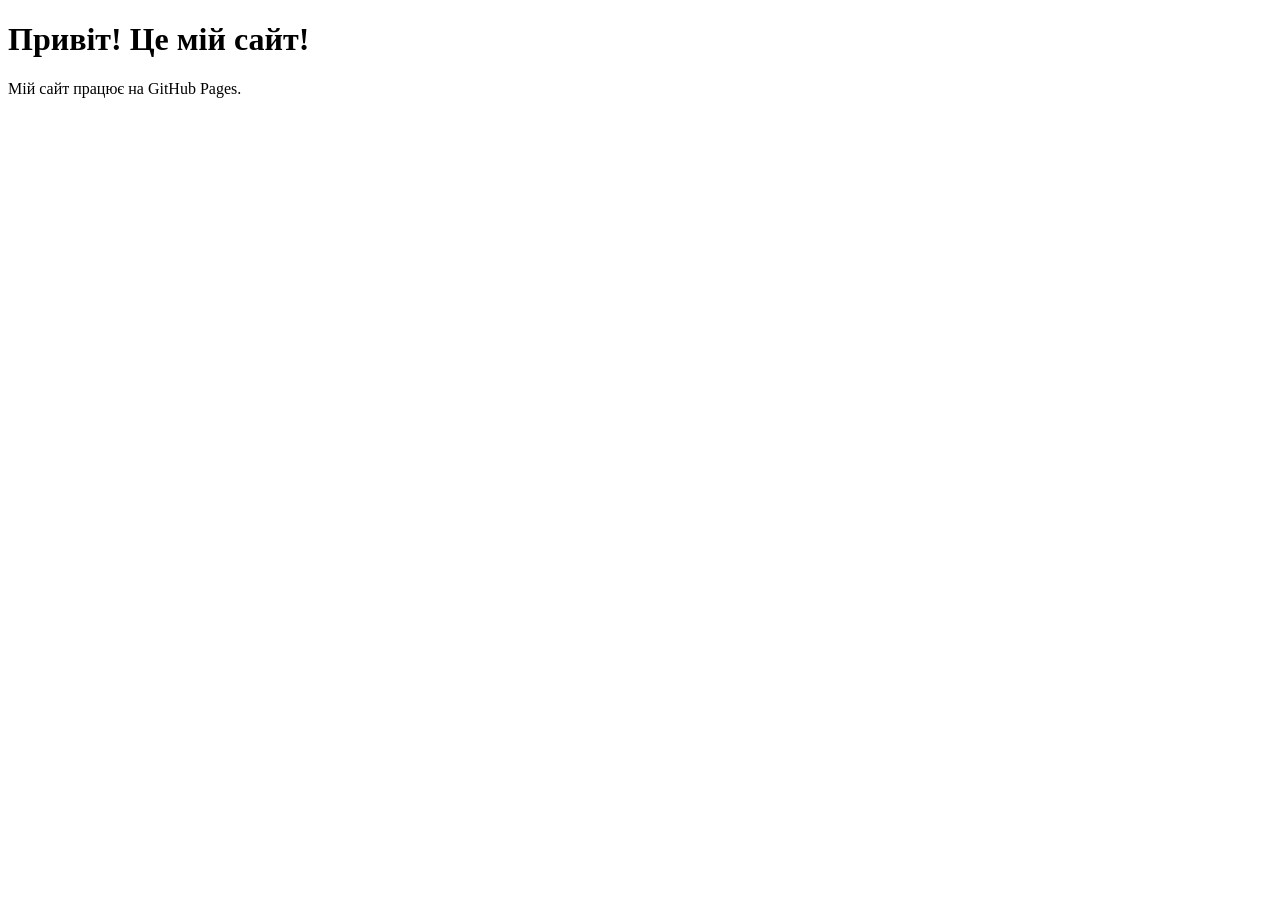
==== index.html @ 9579be94 "Add initial HTML structure for the website" ====
<!DOCTYPE html>
<html lang="uk">
<head>
    <meta charset="UTF-8">
    <title>Мій сайт</title>
</head>
<body>
    <h1>Привіт! Це мій сайт!</h1>
    <p>Мій сайт працює на GitHub Pages.</p>
</body>
</html>
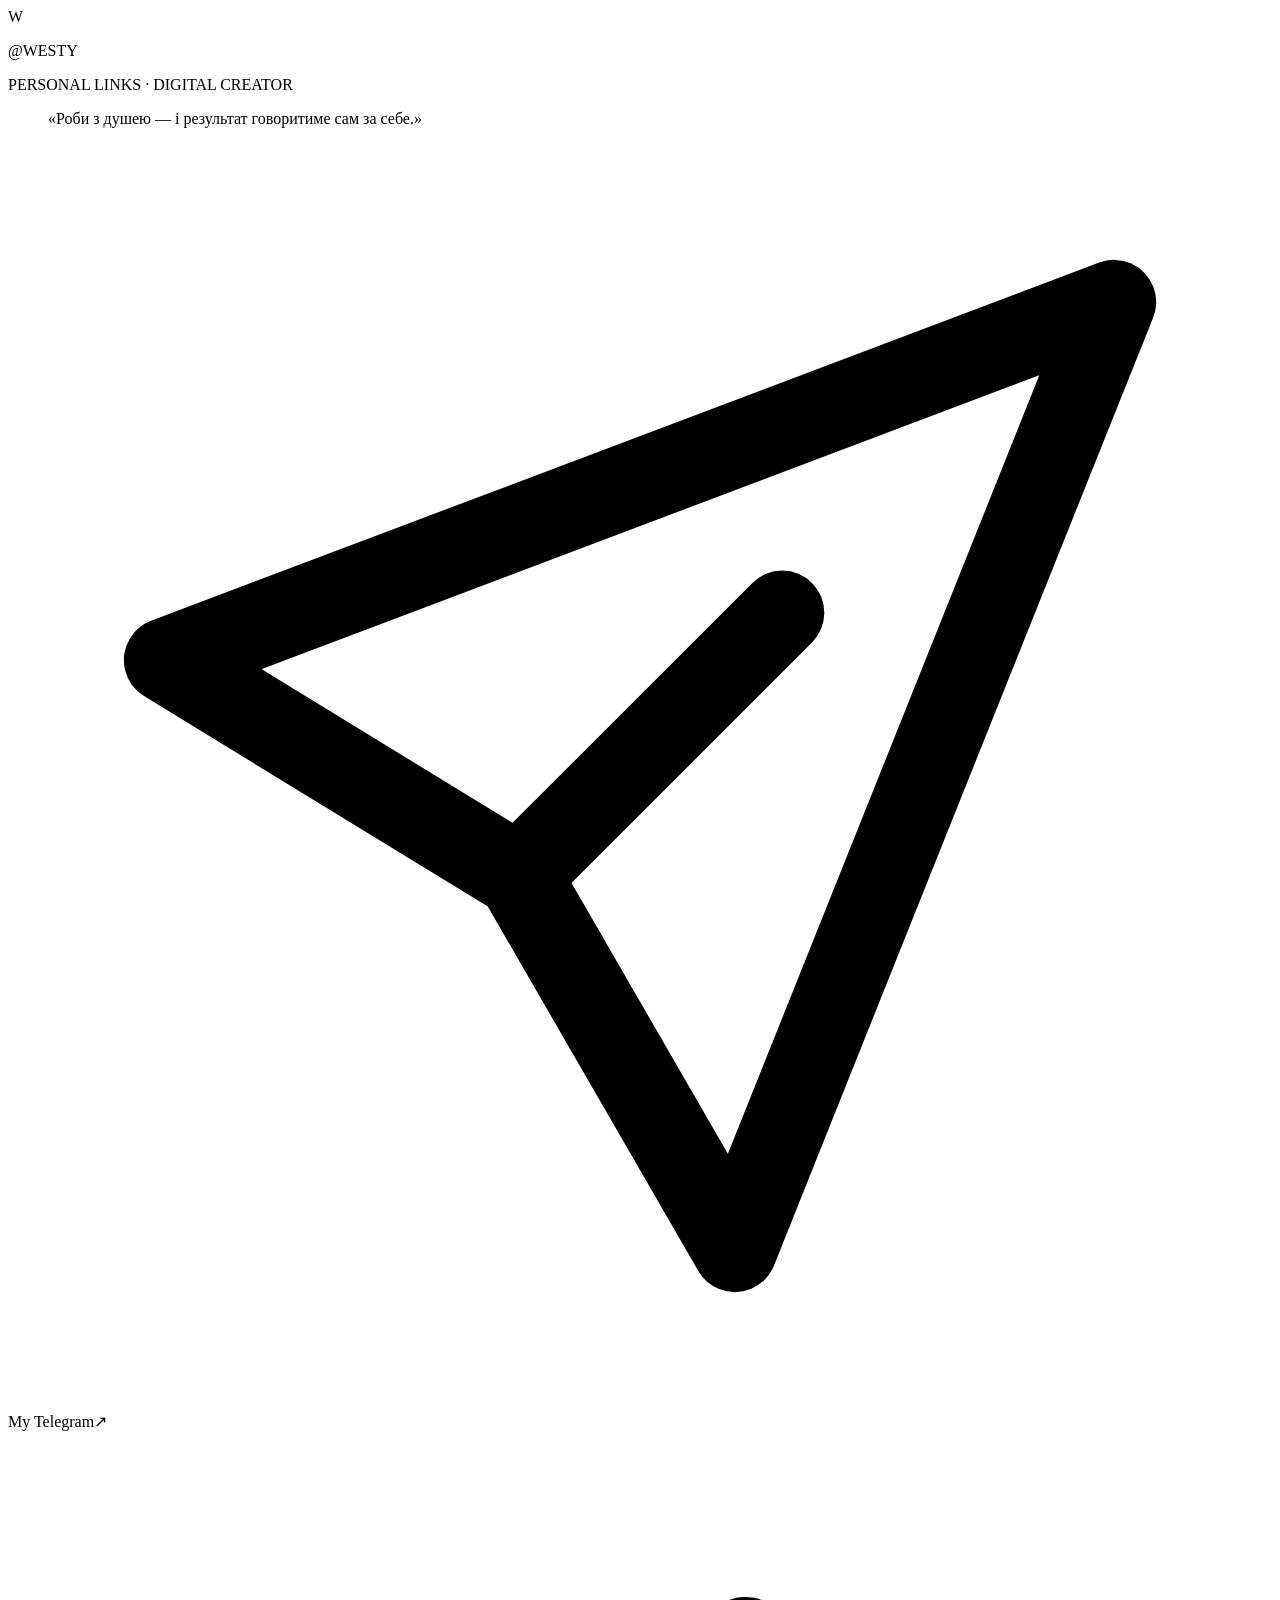
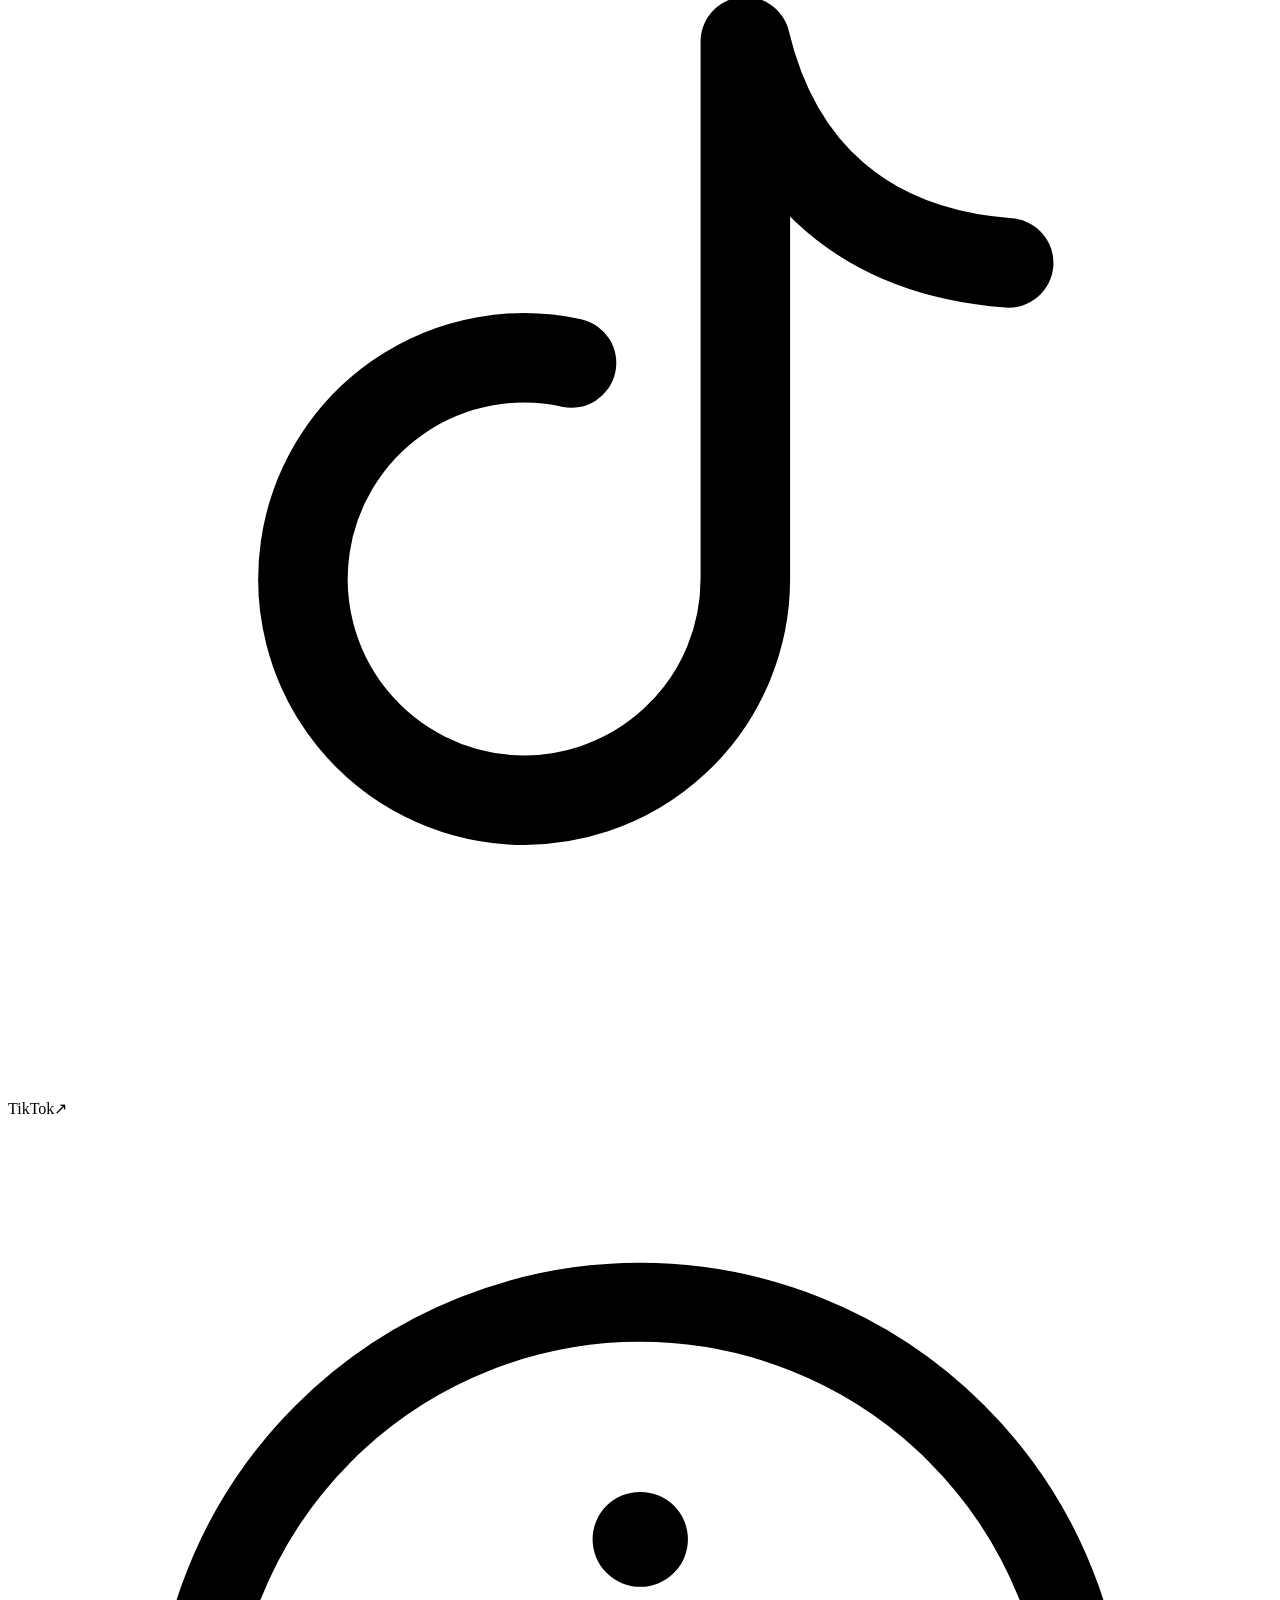
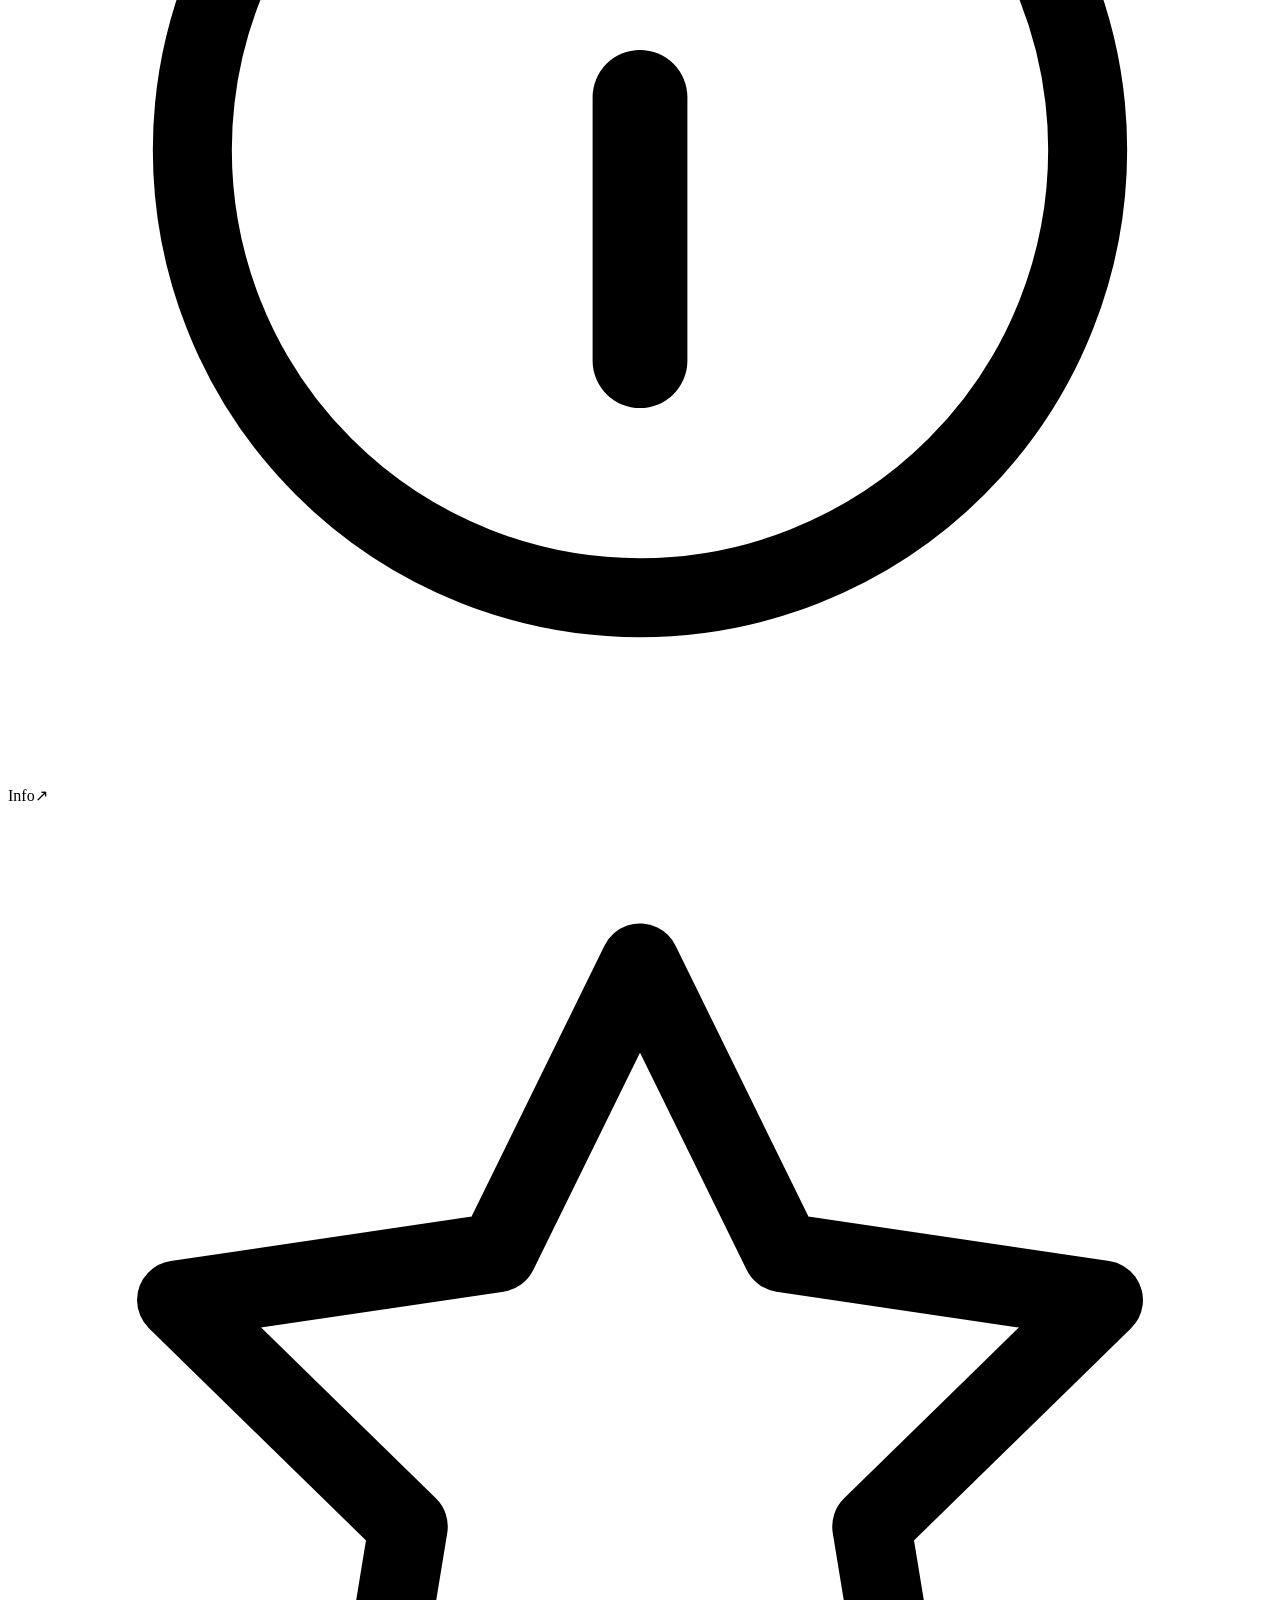
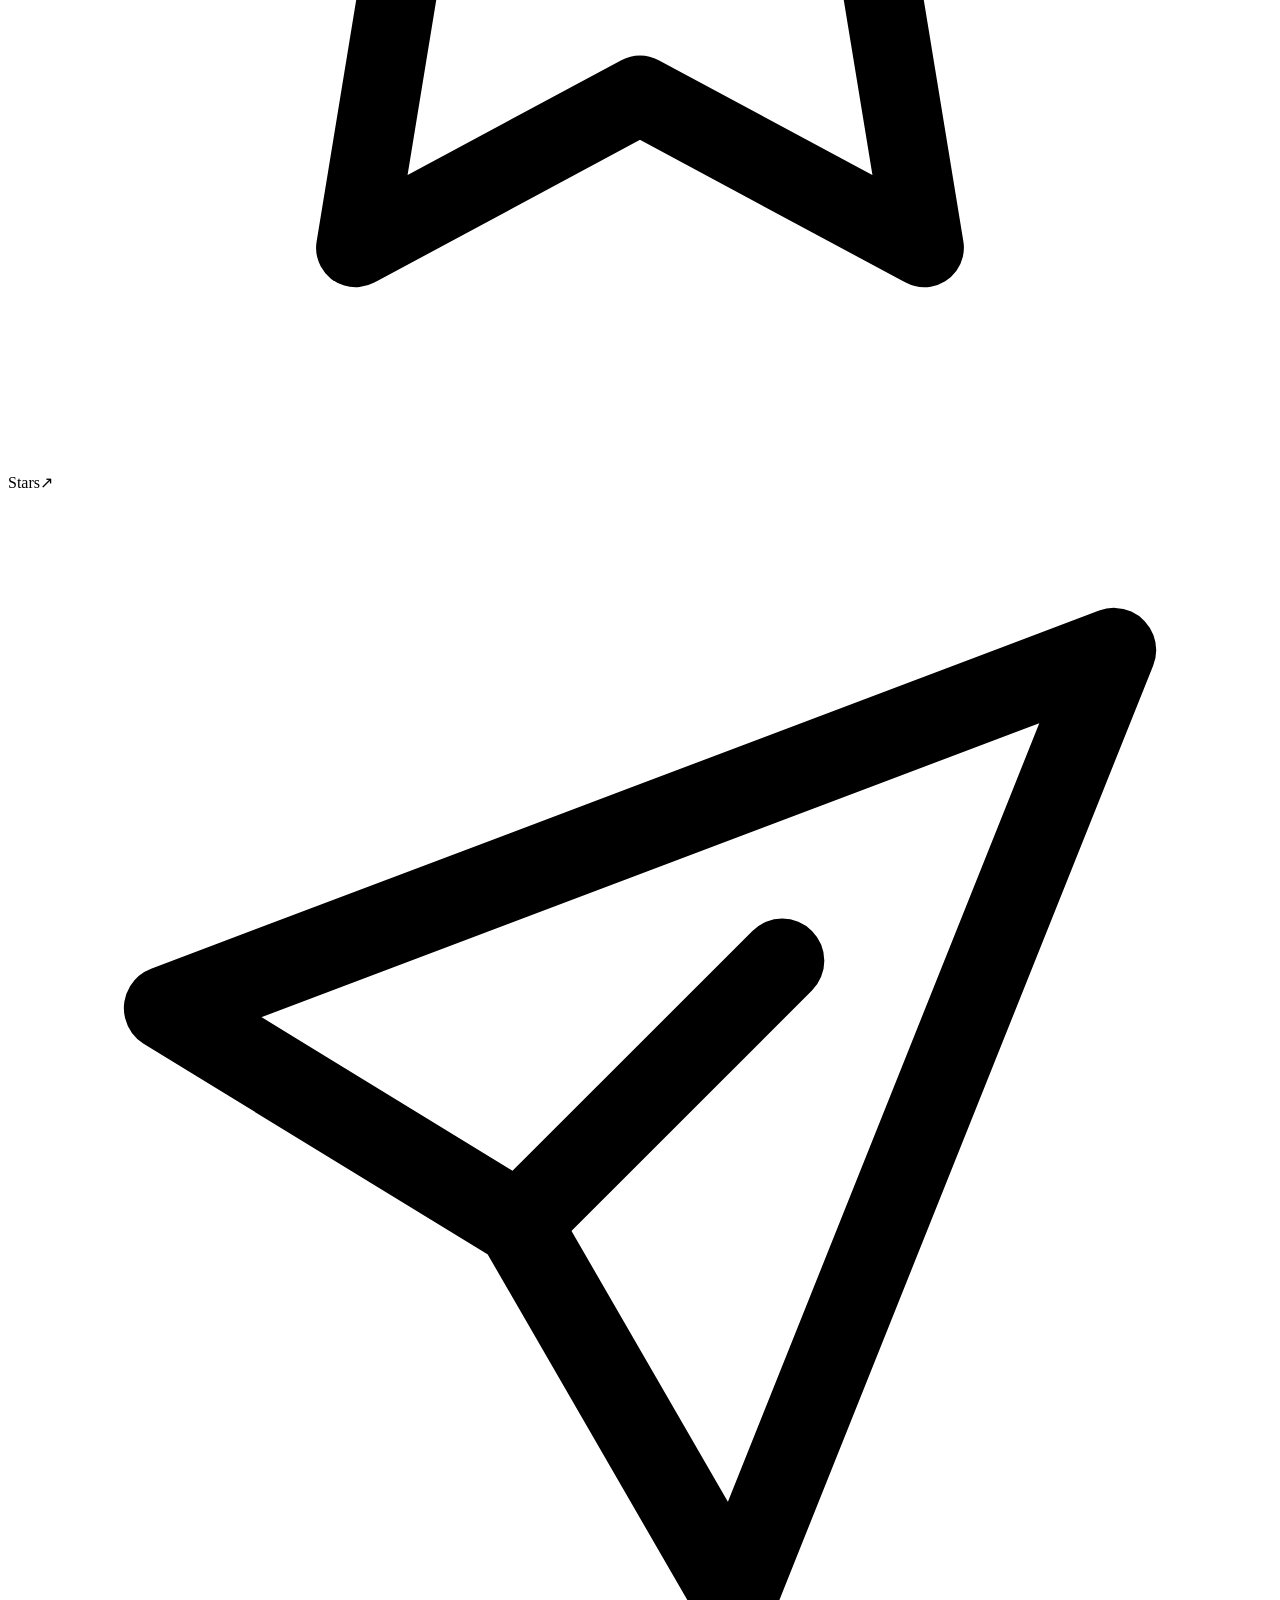
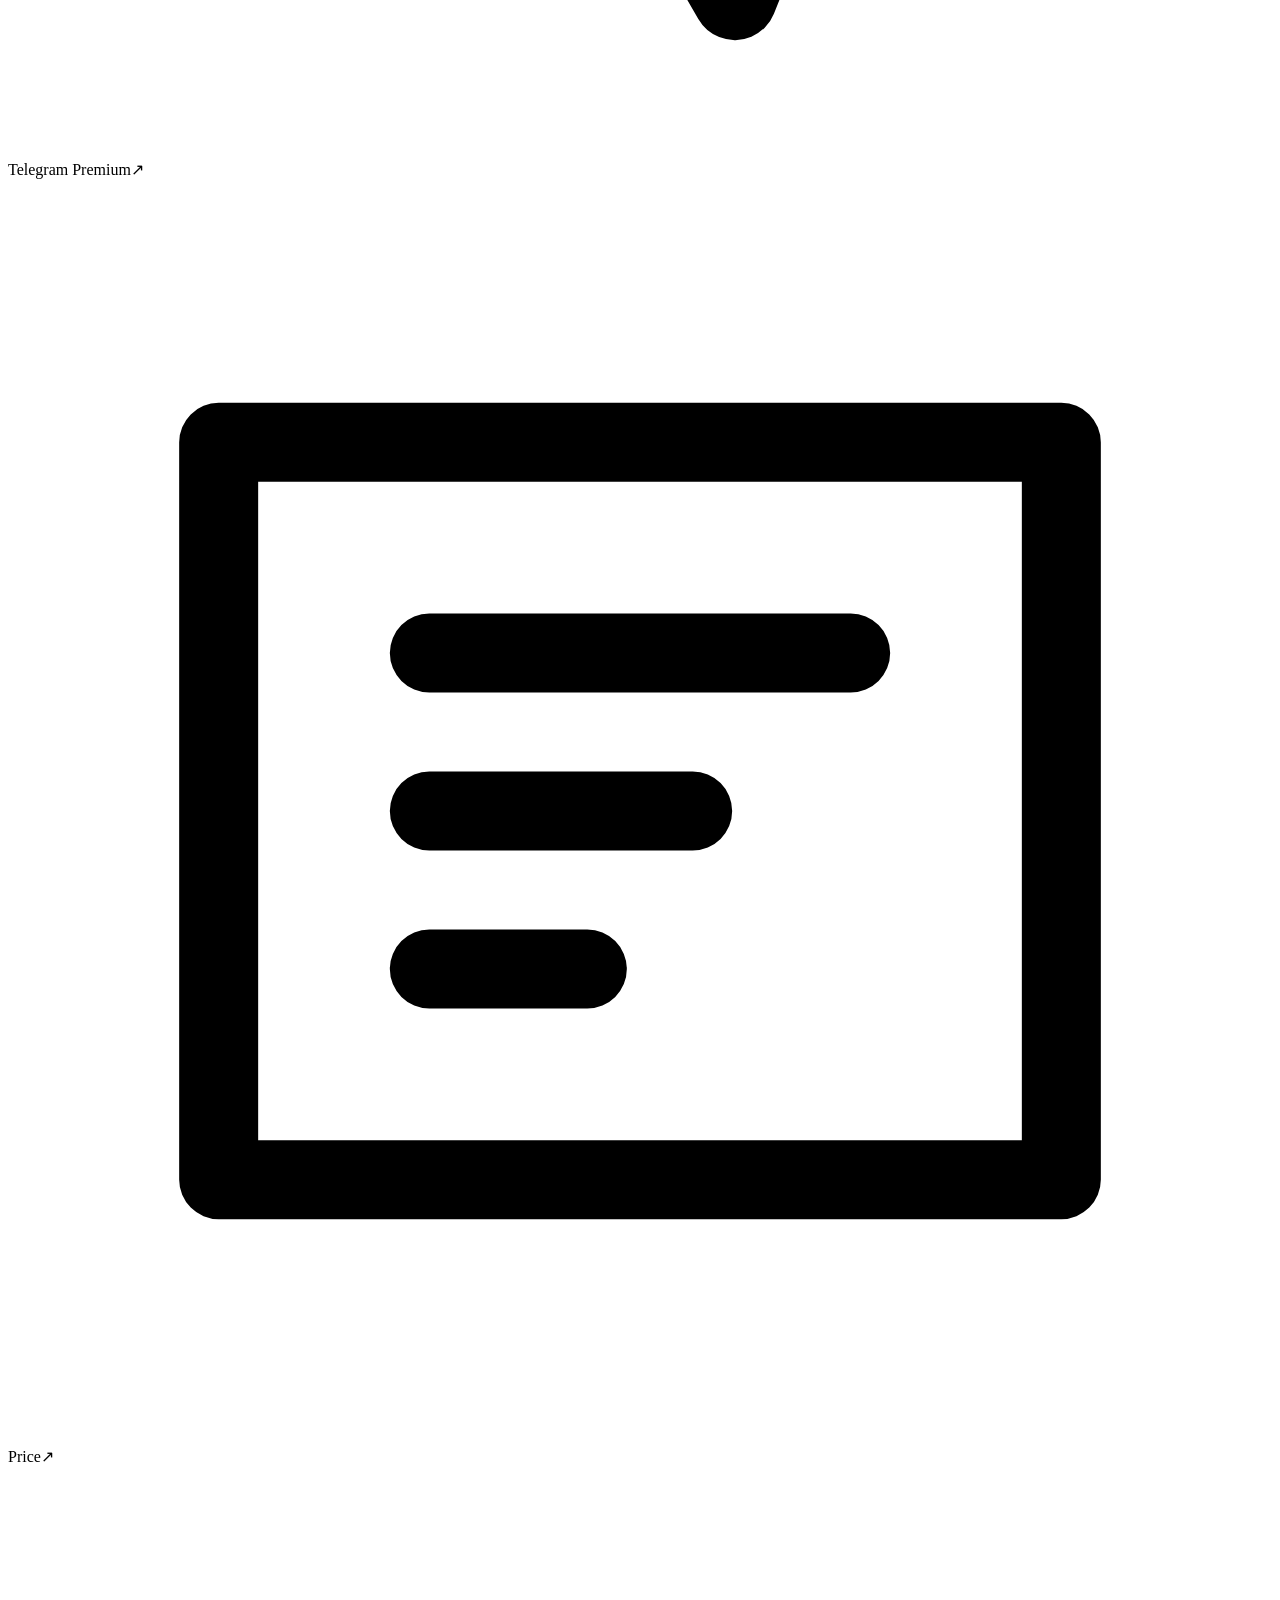
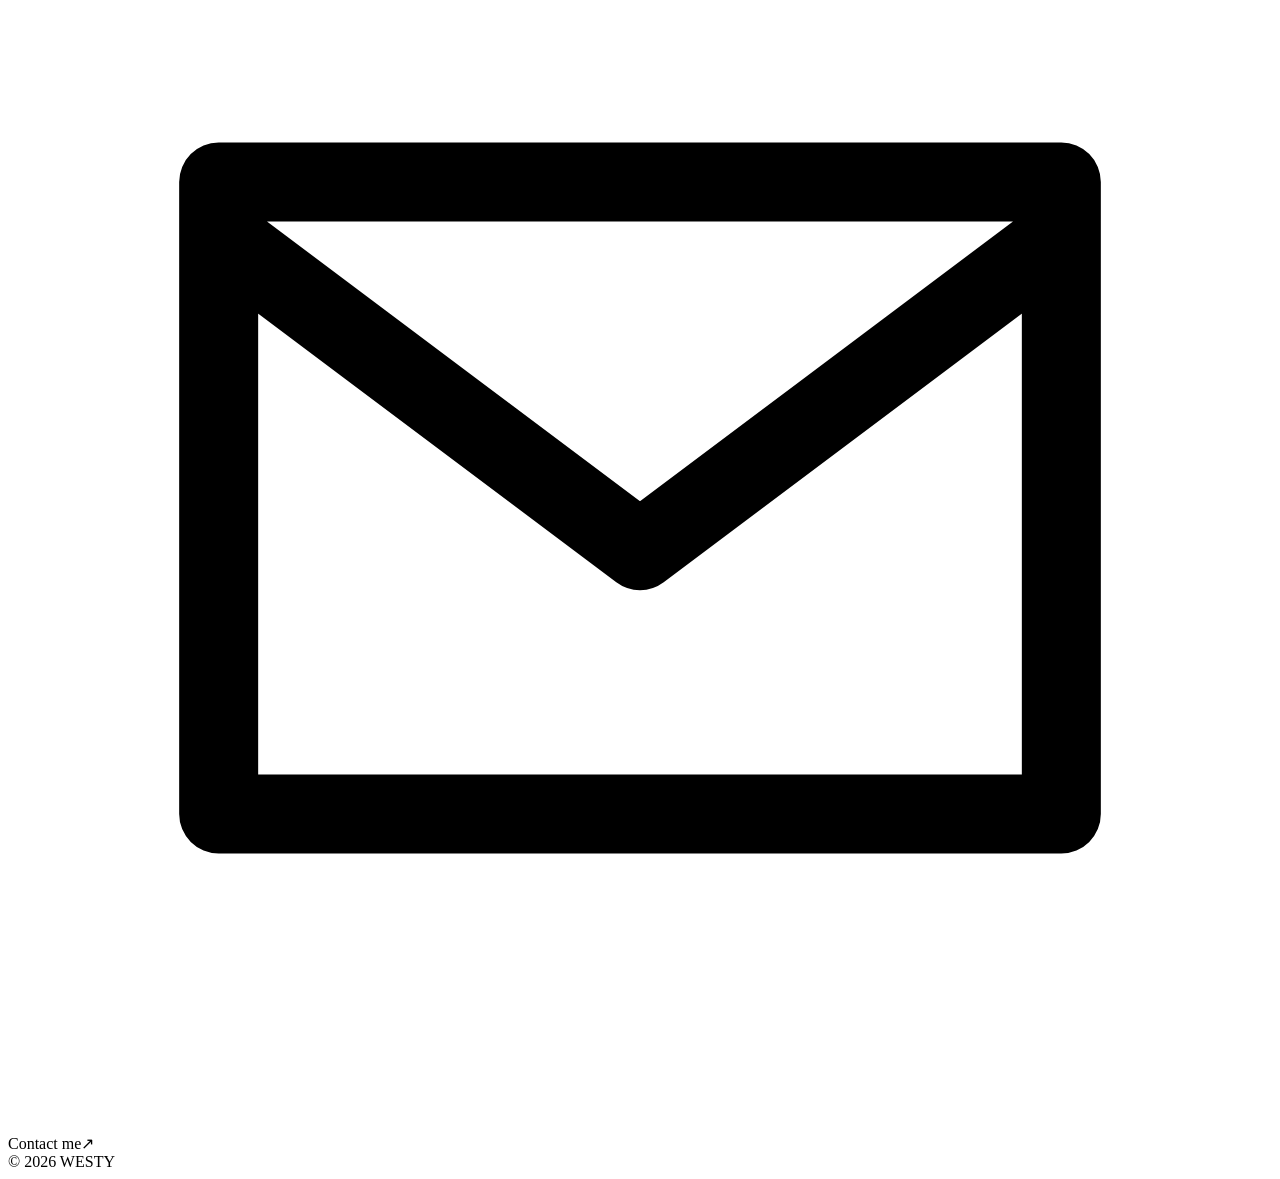
==== commit 46607de4: "Refactor index.html for improved structure and content" ====
--- a/index.html
+++ b/index.html
@@ -1,12 +1,65 @@
-
-<!DOCTYPE html>
-<html lang="uk">
+<!doctype html>
+<html lang="en">
 <head>
-    <meta charset="UTF-8">
-    <title>Мій сайт</title>
+    <meta charset="utf-8">
+    <meta name="viewport" content="width=device-width, initial-scale=1">
+    <meta name="theme-color" content="#070914">
+    <meta name="description" content="WESTY — personal links and contact">
+    <title>WESTY · Links</title>
+    <link rel="preconnect" href="https://fonts.googleapis.com">
+    <link rel="preconnect" href="https://fonts.gstatic.com" crossorigin>
+    <link href="https://fonts.googleapis.com/css2?family=Manrope:wght@400;500;600;700&display=swap" rel="stylesheet">
+    <link rel="stylesheet" href="links/static/links/site.css">
 </head>
 <body>
-    <h1>Привіт! Це мій сайт!</h1>
-    <p>Мій сайт працює на GitHub Pages.</p>
+    <div class="backdrop" aria-hidden="true">
+        <span class="ambient-glow ambient-glow-one"></span>
+        <span class="ambient-glow ambient-glow-two"></span>
+        <span class="ambient-stars"></span>
+    </div>
+
+    <main class="profile-card">
+        <header class="profile-header">
+            <div class="avatar-frame">
+                <div class="avatar"><span aria-hidden="true">W</span></div>
+            </div>
+            <p class="username">@WESTY</p>
+            <p class="profile-caption">PERSONAL LINKS <span aria-hidden="true">·</span> DIGITAL CREATOR</p>
+            <blockquote class="quote">«Роби з душею — і результат говоритиме сам за себе.»</blockquote>
+        </header>
+
+        <nav class="link-list" aria-label="Social links">
+            <span class="link-button link-disabled" aria-disabled="true">
+                <span class="link-icon" aria-hidden="true"><svg viewBox="0 0 24 24" fill="none"><path d="m21 3-7.2 18-4.1-7.1L3 9.8 21 3Z" stroke="currentColor" stroke-width="1.6" stroke-linejoin="round"/><path d="m9.7 13.9 5-5" stroke="currentColor" stroke-width="1.6" stroke-linecap="round"/></svg></span>
+                <span class="link-title">My Telegram</span><span class="link-arrow" aria-hidden="true">↗</span>
+            </span>
+            <span class="link-button link-disabled" aria-disabled="true">
+                <span class="link-icon" aria-hidden="true"><svg viewBox="0 0 24 24" fill="none"><path d="M14 4v10.2a4.2 4.2 0 1 1-3.3-4.1M14 4c.6 2.5 2.3 4 5 4.2" stroke="currentColor" stroke-width="1.7" stroke-linecap="round" stroke-linejoin="round"/></svg></span>
+                <span class="link-title">TikTok</span><span class="link-arrow" aria-hidden="true">↗</span>
+            </span>
+            <span class="link-button link-disabled" aria-disabled="true">
+                <span class="link-icon" aria-hidden="true"><svg viewBox="0 0 24 24" fill="none"><circle cx="12" cy="12" r="8.5" stroke="currentColor" stroke-width="1.5"/><path d="M12 11v5M12 8h.01" stroke="currentColor" stroke-width="1.8" stroke-linecap="round"/></svg></span>
+                <span class="link-title">Info</span><span class="link-arrow" aria-hidden="true">↗</span>
+            </span>
+            <span class="link-button link-disabled" aria-disabled="true">
+                <span class="link-icon" aria-hidden="true"><svg viewBox="0 0 24 24" fill="none"><path d="m12 3 2.7 5.5 6.1.9-4.4 4.3 1 6.1-5.4-2.9-5.4 2.9 1-6.1-4.4-4.3 6.1-.9L12 3Z" stroke="currentColor" stroke-width="1.5" stroke-linejoin="round"/></svg></span>
+                <span class="link-title">Stars</span><span class="link-arrow" aria-hidden="true">↗</span>
+            </span>
+            <span class="link-button link-disabled" aria-disabled="true">
+                <span class="link-icon" aria-hidden="true"><svg viewBox="0 0 24 24" fill="none"><path d="m21 3-7.2 18-4.1-7.1L3 9.8 21 3Z" stroke="currentColor" stroke-width="1.6" stroke-linejoin="round"/><path d="m9.7 13.9 5-5" stroke="currentColor" stroke-width="1.6" stroke-linecap="round"/></svg></span>
+                <span class="link-title">Telegram Premium</span><span class="link-arrow" aria-hidden="true">↗</span>
+            </span>
+            <span class="link-button link-disabled" aria-disabled="true">
+                <span class="link-icon" aria-hidden="true"><svg viewBox="0 0 24 24" fill="none"><path d="M4 5h16v14H4zM8 9h8M8 12h5M8 15h3" stroke="currentColor" stroke-width="1.5" stroke-linecap="round" stroke-linejoin="round"/></svg></span>
+                <span class="link-title">Price</span><span class="link-arrow" aria-hidden="true">↗</span>
+            </span>
+            <span class="link-button link-disabled" aria-disabled="true">
+                <span class="link-icon" aria-hidden="true"><svg viewBox="0 0 24 24" fill="none"><path d="M4 6h16v12H4zM4 7l8 6 8-6" stroke="currentColor" stroke-width="1.5" stroke-linejoin="round"/></svg></span>
+                <span class="link-title">Contact me</span><span class="link-arrow" aria-hidden="true">↗</span>
+            </span>
+        </nav>
+
+        <footer class="footer">© 2026 WESTY</footer>
+    </main>
 </body>
 </html>
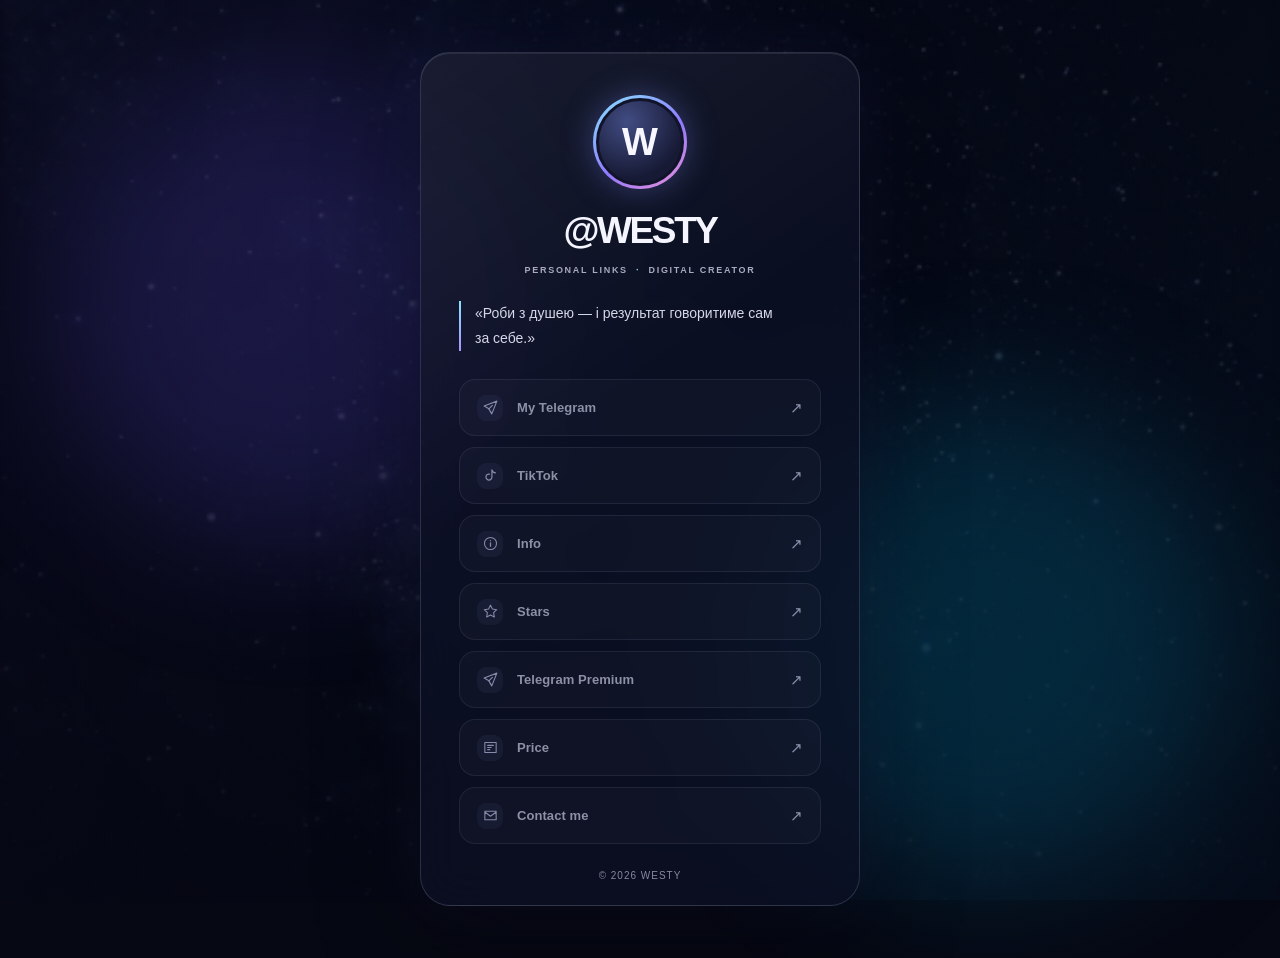
==== commit f91825e2: "Update index.html" ====
--- a/index.html
+++ b/index.html
@@ -9,7 +9,378 @@
     <link rel="preconnect" href="https://fonts.googleapis.com">
     <link rel="preconnect" href="https://fonts.gstatic.com" crossorigin>
     <link href="https://fonts.googleapis.com/css2?family=Manrope:wght@400;500;600;700&display=swap" rel="stylesheet">
-    <link rel="stylesheet" href="links/static/links/site.css">
+    <style>
+:root {
+    color-scheme: dark;
+    font-family: "Manrope", "Segoe UI", sans-serif;
+    font-synthesis: none;
+    text-rendering: optimizeLegibility;
+    -webkit-font-smoothing: antialiased;
+    -moz-osx-font-smoothing: grayscale;
+    --ink: #f5f5ff;
+    --muted: #a3a7bc;
+    --line: rgba(205, 211, 255, 0.14);
+    --glass: rgba(13, 17, 37, 0.74);
+    --cyan: #87e5ff;
+    --violet: #aa92ff;
+}
+
+* {
+    box-sizing: border-box;
+}
+
+html {
+    min-width: 320px;
+    min-height: 100%;
+    background: #070914;
+}
+
+body {
+    position: relative;
+    display: grid;
+    min-height: 100vh;
+    min-height: 100svh;
+    margin: 0;
+    padding: 52px 20px;
+    overflow-x: hidden;
+    place-items: center;
+    color: var(--ink);
+    background:
+        linear-gradient(180deg, rgba(5, 7, 18, 0.76), rgba(5, 7, 18, 0.92)),
+        url("[data-uri]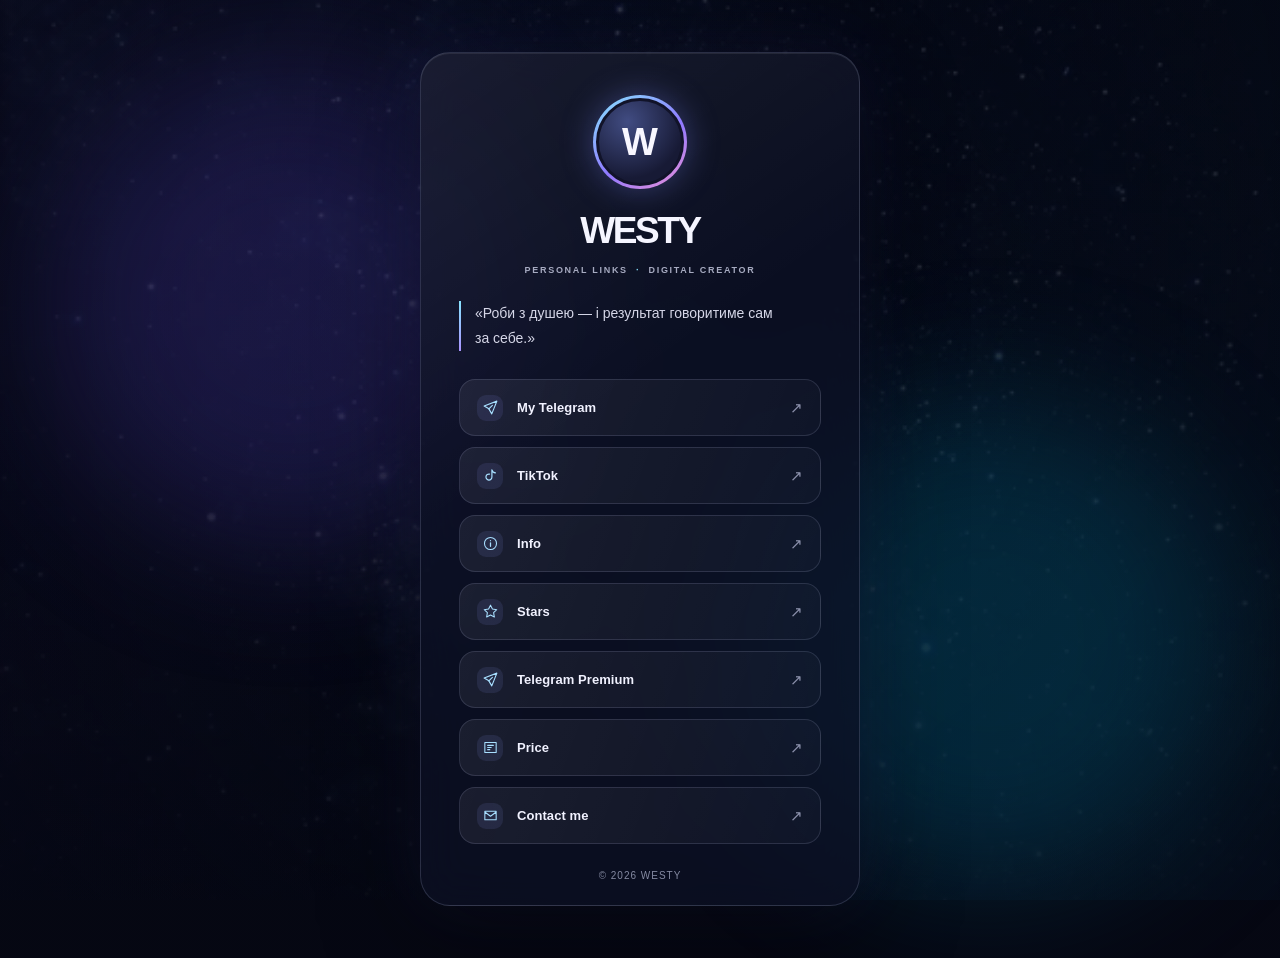
==== commit d1f2afb0: "Update username and enable social links" ====
--- a/index.html
+++ b/index.html
@@ -394,40 +394,40 @@
             <div class="avatar-frame">
                 <div class="avatar"><span aria-hidden="true">W</span></div>
             </div>
-            <p class="username">@WESTY</p>
+            <p class="username">WESTY</p>
             <p class="profile-caption">PERSONAL LINKS <span aria-hidden="true">·</span> DIGITAL CREATOR</p>
             <blockquote class="quote">«Роби з душею — і результат говоритиме сам за себе.»</blockquote>
         </header>
 
         <nav class="link-list" aria-label="Social links">
-            <span class="link-button link-disabled" aria-disabled="true">
+            <a class="link-button" href="https://t.me/westymetro" target="_blank" rel="noopener noreferrer">
                 <span class="link-icon" aria-hidden="true"><svg viewBox="0 0 24 24" fill="none"><path d="m21 3-7.2 18-4.1-7.1L3 9.8 21 3Z" stroke="currentColor" stroke-width="1.6" stroke-linejoin="round"/><path d="m9.7 13.9 5-5" stroke="currentColor" stroke-width="1.6" stroke-linecap="round"/></svg></span>
                 <span class="link-title">My Telegram</span><span class="link-arrow" aria-hidden="true">↗</span>
-            </span>
-            <span class="link-button link-disabled" aria-disabled="true">
+            </a>
+            <a class="link-button" href="https://www.tiktok.com/@westymetroshop?_r=1&amp;_t=ZS-9AqeguikrMQ" target="_blank" rel="noopener noreferrer">
                 <span class="link-icon" aria-hidden="true"><svg viewBox="0 0 24 24" fill="none"><path d="M14 4v10.2a4.2 4.2 0 1 1-3.3-4.1M14 4c.6 2.5 2.3 4 5 4.2" stroke="currentColor" stroke-width="1.7" stroke-linecap="round" stroke-linejoin="round"/></svg></span>
                 <span class="link-title">TikTok</span><span class="link-arrow" aria-hidden="true">↗</span>
-            </span>
-            <span class="link-button link-disabled" aria-disabled="true">
+            </a>
+            <a class="link-button" href="https://t.me/westyinfo" target="_blank" rel="noopener noreferrer">
                 <span class="link-icon" aria-hidden="true"><svg viewBox="0 0 24 24" fill="none"><circle cx="12" cy="12" r="8.5" stroke="currentColor" stroke-width="1.5"/><path d="M12 11v5M12 8h.01" stroke="currentColor" stroke-width="1.8" stroke-linecap="round"/></svg></span>
                 <span class="link-title">Info</span><span class="link-arrow" aria-hidden="true">↗</span>
-            </span>
-            <span class="link-button link-disabled" aria-disabled="true">
+            </a>
+            <a class="link-button" href="https://t.me/westystars/3" target="_blank" rel="noopener noreferrer">
                 <span class="link-icon" aria-hidden="true"><svg viewBox="0 0 24 24" fill="none"><path d="m12 3 2.7 5.5 6.1.9-4.4 4.3 1 6.1-5.4-2.9-5.4 2.9 1-6.1-4.4-4.3 6.1-.9L12 3Z" stroke="currentColor" stroke-width="1.5" stroke-linejoin="round"/></svg></span>
                 <span class="link-title">Stars</span><span class="link-arrow" aria-hidden="true">↗</span>
-            </span>
-            <span class="link-button link-disabled" aria-disabled="true">
+            </a>
+            <a class="link-button" href="https://t.me/westystars/4" target="_blank" rel="noopener noreferrer">
                 <span class="link-icon" aria-hidden="true"><svg viewBox="0 0 24 24" fill="none"><path d="m21 3-7.2 18-4.1-7.1L3 9.8 21 3Z" stroke="currentColor" stroke-width="1.6" stroke-linejoin="round"/><path d="m9.7 13.9 5-5" stroke="currentColor" stroke-width="1.6" stroke-linecap="round"/></svg></span>
                 <span class="link-title">Telegram Premium</span><span class="link-arrow" aria-hidden="true">↗</span>
-            </span>
-            <span class="link-button link-disabled" aria-disabled="true">
+            </a>
+            <a class="link-button" href="https://t.me/westystars/13" target="_blank" rel="noopener noreferrer">
                 <span class="link-icon" aria-hidden="true"><svg viewBox="0 0 24 24" fill="none"><path d="M4 5h16v14H4zM8 9h8M8 12h5M8 15h3" stroke="currentColor" stroke-width="1.5" stroke-linecap="round" stroke-linejoin="round"/></svg></span>
                 <span class="link-title">Price</span><span class="link-arrow" aria-hidden="true">↗</span>
-            </span>
-            <span class="link-button link-disabled" aria-disabled="true">
+            </a>
+            <a class="link-button" href="https://t.me/managerwesty" target="_blank" rel="noopener noreferrer">
                 <span class="link-icon" aria-hidden="true"><svg viewBox="0 0 24 24" fill="none"><path d="M4 6h16v12H4zM4 7l8 6 8-6" stroke="currentColor" stroke-width="1.5" stroke-linejoin="round"/></svg></span>
                 <span class="link-title">Contact me</span><span class="link-arrow" aria-hidden="true">↗</span>
-            </span>
+            </a>
         </nav>
 
         <footer class="footer">© 2026 WESTY</footer>
